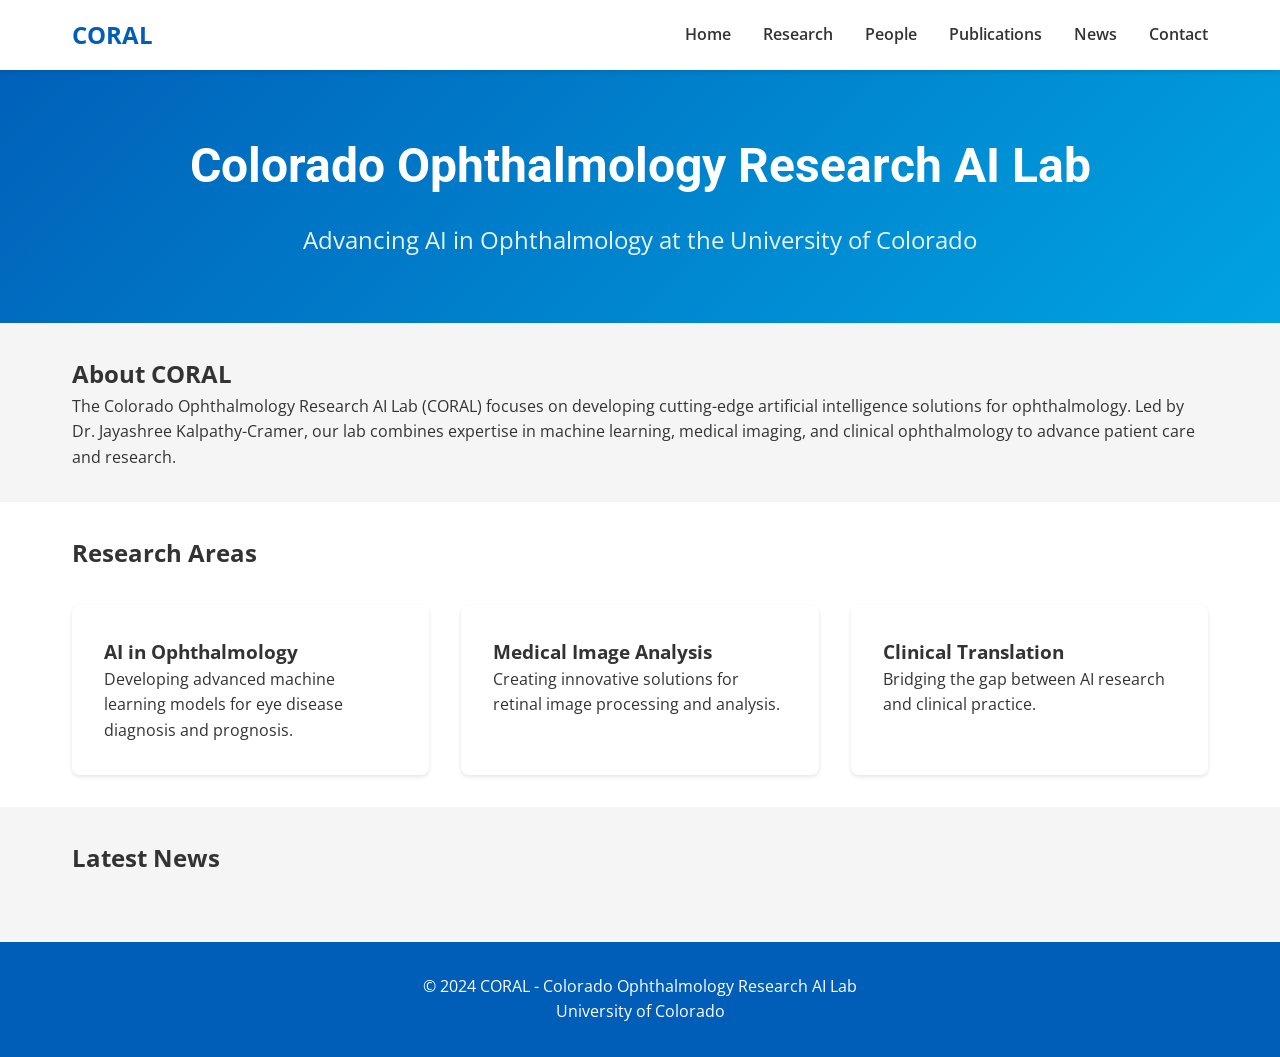
==== index.html @ 29c39b86 "Initial website setup" ====
<!DOCTYPE html>
<html lang="en">
<head>
    <meta charset="UTF-8">
    <meta name="viewport" content="width=device-width, initial-scale=1.0">
    <title>CORAL - Colorado Ophthalmology Research AI Lab</title>
    <link rel="stylesheet" href="css/style.css">
    <link href="https://fonts.googleapis.com/css2?family=Open+Sans:wght@400;600&family=Roboto:wght@300;500;700&display=swap" rel="stylesheet">
</head>
<body>
    <header>
        <nav>
            <div class="logo">CORAL</div>
            <ul>
                <li><a href="#home">Home</a></li>
                <li><a href="#research">Research</a></li>
                <li><a href="#people">People</a></li>
                <li><a href="#publications">Publications</a></li>
                <li><a href="#news">News</a></li>
                <li><a href="#contact">Contact</a></li>
            </ul>
        </nav>
    </header>

    <main>
        <section id="home" class="hero">
            <div class="container">
                <h1>Colorado Ophthalmology Research AI Lab</h1>
                <p class="subtitle">Advancing AI in Ophthalmology at the University of Colorado</p>
            </div>
        </section>

        <section id="about" class="about">
            <div class="container">
                <h2>About CORAL</h2>
                <p>The Colorado Ophthalmology Research AI Lab (CORAL) focuses on developing cutting-edge artificial intelligence solutions for ophthalmology. Led by Dr. Jayashree Kalpathy-Cramer, our lab combines expertise in machine learning, medical imaging, and clinical ophthalmology to advance patient care and research.</p>
            </div>
        </section>

        <section id="research" class="research">
            <div class="container">
                <h2>Research Areas</h2>
                <div class="research-grid">
                    <div class="research-item">
                        <h3>AI in Ophthalmology</h3>
                        <p>Developing advanced machine learning models for eye disease diagnosis and prognosis.</p>
                    </div>
                    <div class="research-item">
                        <h3>Medical Image Analysis</h3>
                        <p>Creating innovative solutions for retinal image processing and analysis.</p>
                    </div>
                    <div class="research-item">
                        <h3>Clinical Translation</h3>
                        <p>Bridging the gap between AI research and clinical practice.</p>
                    </div>
                </div>
            </div>
        </section>

        <section id="news" class="news">
            <div class="container">
                <h2>Latest News</h2>
                <div class="news-items">
                    <!-- News items will be added here -->
                </div>
            </div>
        </section>
    </main>

    <footer>
        <div class="container">
            <p>&copy; 2024 CORAL - Colorado Ophthalmology Research AI Lab</p>
            <p>University of Colorado</p>
        </div>
    </footer>
</body>
</html>
---- css/style.css ----
:root {
    --primary-color: #005eb8;
    --secondary-color: #00a3e0;
    --text-color: #333;
    --light-gray: #f5f5f5;
    --spacing: 2rem;
}

* {
    margin: 0;
    padding: 0;
    box-sizing: border-box;
}

body {
    font-family: 'Open Sans', sans-serif;
    line-height: 1.6;
    color: var(--text-color);
}

.container {
    max-width: 1200px;
    margin: 0 auto;
    padding: 0 var(--spacing);
}

/* Header and Navigation */
header {
    background-color: white;
    box-shadow: 0 2px 4px rgba(0,0,0,0.1);
    position: fixed;
    width: 100%;
    top: 0;
    z-index: 1000;
}

nav {
    display: flex;
    justify-content: space-between;
    align-items: center;
    padding: 1rem var(--spacing);
    max-width: 1200px;
    margin: 0 auto;
}

.logo {
    font-size: 1.5rem;
    font-weight: 700;
    color: var(--primary-color);
}

nav ul {
    display: flex;
    list-style: none;
    gap: 2rem;
}

nav a {
    text-decoration: none;
    color: var(--text-color);
    font-weight: 600;
    transition: color 0.3s ease;
}

nav a:hover {
    color: var(--primary-color);
}

/* Hero Section */
.hero {
    padding: 8rem 0 4rem;
    background: linear-gradient(135deg, var(--primary-color), var(--secondary-color));
    color: white;
    text-align: center;
}

.hero h1 {
    font-size: 3rem;
    margin-bottom: 1rem;
    font-family: 'Roboto', sans-serif;
}

.hero .subtitle {
    font-size: 1.5rem;
    opacity: 0.9;
}

/* About Section */
.about {
    padding: var(--spacing) 0;
    background-color: var(--light-gray);
}

/* Research Section */
.research {
    padding: var(--spacing) 0;
}

.research-grid {
    display: grid;
    grid-template-columns: repeat(auto-fit, minmax(300px, 1fr));
    gap: var(--spacing);
    margin-top: var(--spacing);
}

.research-item {
    background: white;
    padding: var(--spacing);
    border-radius: 8px;
    box-shadow: 0 2px 4px rgba(0,0,0,0.1);
    transition: transform 0.3s ease;
}

.research-item:hover {
    transform: translateY(-5px);
}

/* News Section */
.news {
    padding: var(--spacing) 0;
    background-color: var(--light-gray);
}

.news-items {
    margin-top: var(--spacing);
}

/* Footer */
footer {
    background-color: var(--primary-color);
    color: white;
    padding: var(--spacing) 0;
    text-align: center;
}

/* Responsive Design */
@media (max-width: 768px) {
    nav {
        flex-direction: column;
        gap: 1rem;
    }

    nav ul {
        flex-direction: column;
        align-items: center;
        gap: 1rem;
    }

    .hero h1 {
        font-size: 2rem;
    }

    .hero .subtitle {
        font-size: 1.2rem;
    }
}
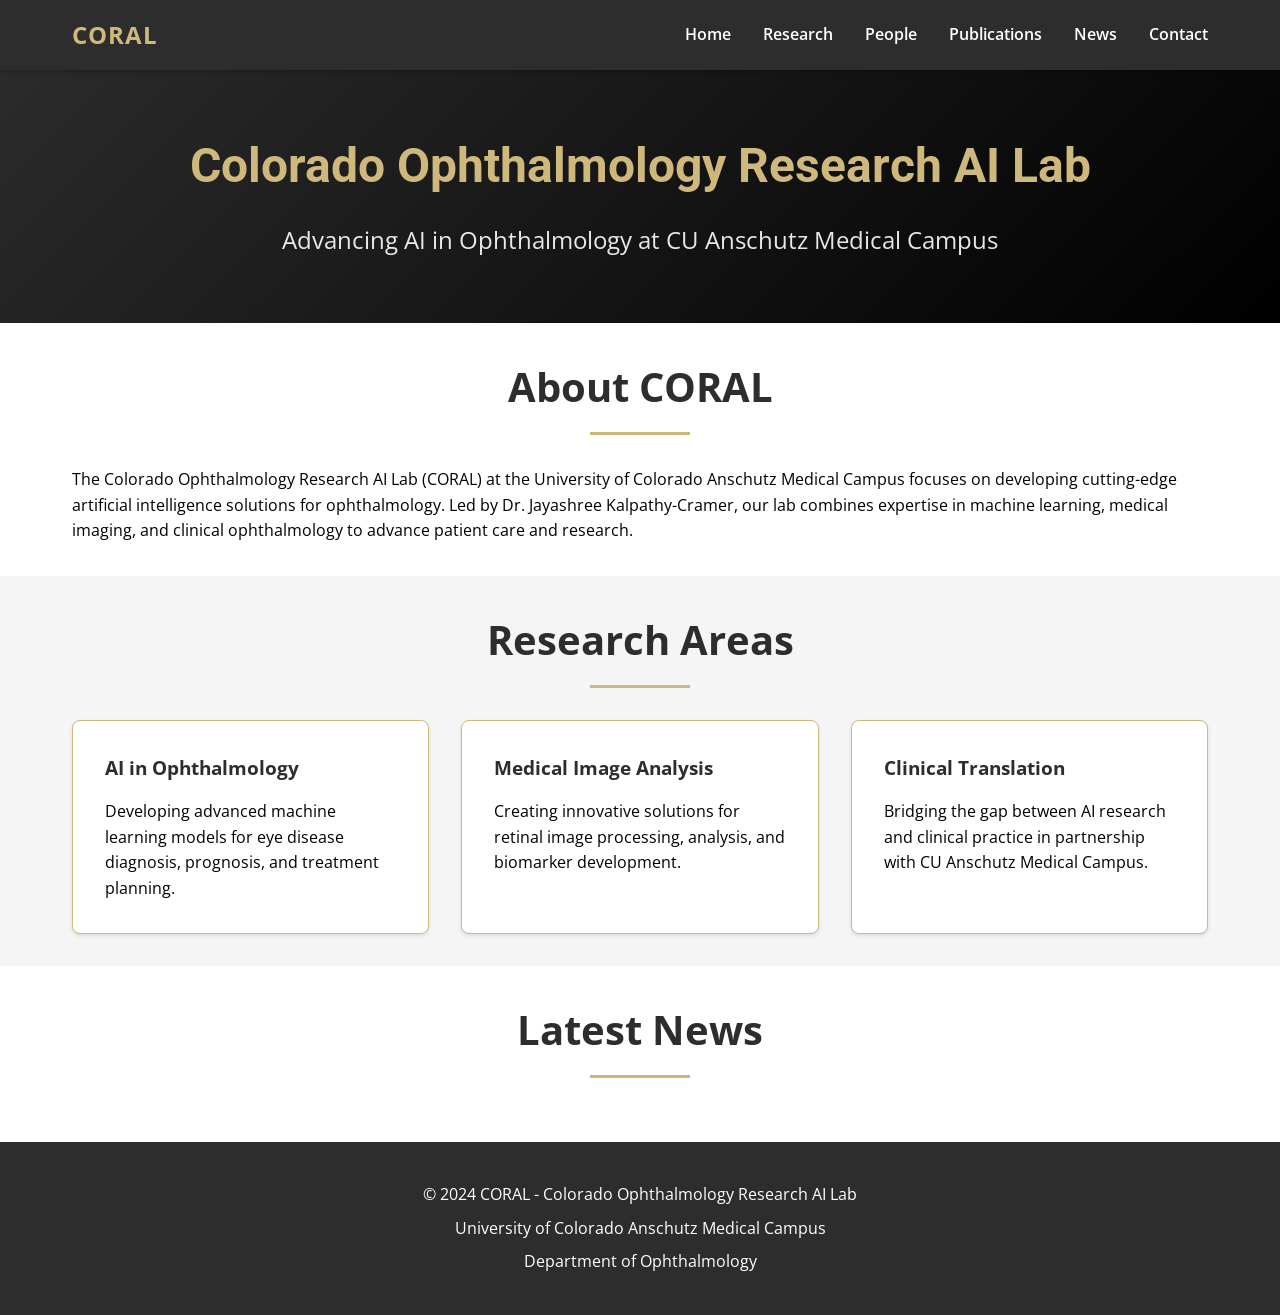
==== commit 31a12d52: "Updated design with CU Anschutz colors and branding" ====
--- a/index.html
+++ b/index.html
@@ -3,7 +3,7 @@
 <head>
     <meta charset="UTF-8">
     <meta name="viewport" content="width=device-width, initial-scale=1.0">
-    <title>CORAL - Colorado Ophthalmology Research AI Lab</title>
+    <title>CORAL - Colorado Ophthalmology Research AI Lab | CU Anschutz</title>
     <link rel="stylesheet" href="css/style.css">
     <link href="https://fonts.googleapis.com/css2?family=Open+Sans:wght@400;600&family=Roboto:wght@300;500;700&display=swap" rel="stylesheet">
 </head>
@@ -26,14 +26,14 @@
         <section id="home" class="hero">
             <div class="container">
                 <h1>Colorado Ophthalmology Research AI Lab</h1>
-                <p class="subtitle">Advancing AI in Ophthalmology at the University of Colorado</p>
+                <p class="subtitle">Advancing AI in Ophthalmology at CU Anschutz Medical Campus</p>
             </div>
         </section>
 
         <section id="about" class="about">
             <div class="container">
                 <h2>About CORAL</h2>
-                <p>The Colorado Ophthalmology Research AI Lab (CORAL) focuses on developing cutting-edge artificial intelligence solutions for ophthalmology. Led by Dr. Jayashree Kalpathy-Cramer, our lab combines expertise in machine learning, medical imaging, and clinical ophthalmology to advance patient care and research.</p>
+                <p>The Colorado Ophthalmology Research AI Lab (CORAL) at the University of Colorado Anschutz Medical Campus focuses on developing cutting-edge artificial intelligence solutions for ophthalmology. Led by Dr. Jayashree Kalpathy-Cramer, our lab combines expertise in machine learning, medical imaging, and clinical ophthalmology to advance patient care and research.</p>
             </div>
         </section>
 
@@ -43,15 +43,15 @@
                 <div class="research-grid">
                     <div class="research-item">
                         <h3>AI in Ophthalmology</h3>
-                        <p>Developing advanced machine learning models for eye disease diagnosis and prognosis.</p>
+                        <p>Developing advanced machine learning models for eye disease diagnosis, prognosis, and treatment planning.</p>
                     </div>
                     <div class="research-item">
                         <h3>Medical Image Analysis</h3>
-                        <p>Creating innovative solutions for retinal image processing and analysis.</p>
+                        <p>Creating innovative solutions for retinal image processing, analysis, and biomarker development.</p>
                     </div>
                     <div class="research-item">
                         <h3>Clinical Translation</h3>
-                        <p>Bridging the gap between AI research and clinical practice.</p>
+                        <p>Bridging the gap between AI research and clinical practice in partnership with CU Anschutz Medical Campus.</p>
                     </div>
                 </div>
             </div>
@@ -70,7 +70,8 @@
     <footer>
         <div class="container">
             <p>&copy; 2024 CORAL - Colorado Ophthalmology Research AI Lab</p>
-            <p>University of Colorado</p>
+            <p>University of Colorado Anschutz Medical Campus</p>
+            <p>Department of Ophthalmology</p>
         </div>
     </footer>
 </body>
--- a/css/style.css
+++ b/css/style.css
@@ -1,8 +1,9 @@
 :root {
-    --primary-color: #005eb8;
-    --secondary-color: #00a3e0;
-    --text-color: #333;
+    --primary-color: #CFB87C; /* CU Gold */
+    --secondary-color: #2D2D2D; /* Dark Gray */
+    --text-color: #000000; /* Black */
     --light-gray: #f5f5f5;
+    --white: #FFFFFF;
     --spacing: 2rem;
 }
 
@@ -16,6 +17,7 @@
     font-family: 'Open Sans', sans-serif;
     line-height: 1.6;
     color: var(--text-color);
+    background-color: var(--white);
 }
 
 .container {
@@ -26,8 +28,8 @@
 
 /* Header and Navigation */
 header {
-    background-color: white;
-    box-shadow: 0 2px 4px rgba(0,0,0,0.1);
+    background-color: var(--secondary-color);
+    box-shadow: 0 2px 4px rgba(0,0,0,0.2);
     position: fixed;
     width: 100%;
     top: 0;
@@ -47,6 +49,8 @@
     font-size: 1.5rem;
     font-weight: 700;
     color: var(--primary-color);
+    text-transform: uppercase;
+    letter-spacing: 1px;
 }
 
 nav ul {
@@ -57,7 +61,7 @@
 
 nav a {
     text-decoration: none;
-    color: var(--text-color);
+    color: var(--white);
     font-weight: 600;
     transition: color 0.3s ease;
 }
@@ -69,8 +73,8 @@
 /* Hero Section */
 .hero {
     padding: 8rem 0 4rem;
-    background: linear-gradient(135deg, var(--primary-color), var(--secondary-color));
-    color: white;
+    background: linear-gradient(135deg, var(--secondary-color), #000000);
+    color: var(--white);
     text-align: center;
 }
 
@@ -78,22 +82,25 @@
     font-size: 3rem;
     margin-bottom: 1rem;
     font-family: 'Roboto', sans-serif;
+    color: var(--primary-color);
 }
 
 .hero .subtitle {
     font-size: 1.5rem;
     opacity: 0.9;
+    color: var(--white);
 }
 
 /* About Section */
 .about {
     padding: var(--spacing) 0;
-    background-color: var(--light-gray);
+    background-color: var(--white);
 }
 
 /* Research Section */
 .research {
     padding: var(--spacing) 0;
+    background-color: var(--light-gray);
 }
 
 .research-grid {
@@ -104,33 +111,65 @@
 }
 
 .research-item {
-    background: white;
+    background: var(--white);
     padding: var(--spacing);
     border-radius: 8px;
     box-shadow: 0 2px 4px rgba(0,0,0,0.1);
     transition: transform 0.3s ease;
+    border: 1px solid var(--primary-color);
 }
 
 .research-item:hover {
     transform: translateY(-5px);
+    box-shadow: 0 4px 8px rgba(0,0,0,0.2);
+}
+
+.research-item h3 {
+    color: var(--secondary-color);
+    margin-bottom: 1rem;
 }
 
 /* News Section */
 .news {
     padding: var(--spacing) 0;
-    background-color: var(--light-gray);
+    background-color: var(--white);
 }
 
 .news-items {
     margin-top: var(--spacing);
 }
 
+/* Section Headers */
+section h2 {
+    color: var(--secondary-color);
+    font-size: 2.5rem;
+    margin-bottom: 2rem;
+    text-align: center;
+    position: relative;
+    padding-bottom: 1rem;
+}
+
+section h2::after {
+    content: '';
+    position: absolute;
+    bottom: 0;
+    left: 50%;
+    transform: translateX(-50%);
+    width: 100px;
+    height: 3px;
+    background-color: var(--primary-color);
+}
+
 /* Footer */
 footer {
-    background-color: var(--primary-color);
-    color: white;
+    background-color: var(--secondary-color);
+    color: var(--white);
     padding: var(--spacing) 0;
     text-align: center;
+}
+
+footer p {
+    margin: 0.5rem 0;
 }
 
 /* Responsive Design */
@@ -153,4 +192,8 @@
     .hero .subtitle {
         font-size: 1.2rem;
     }
+
+    section h2 {
+        font-size: 2rem;
+    }
 } 
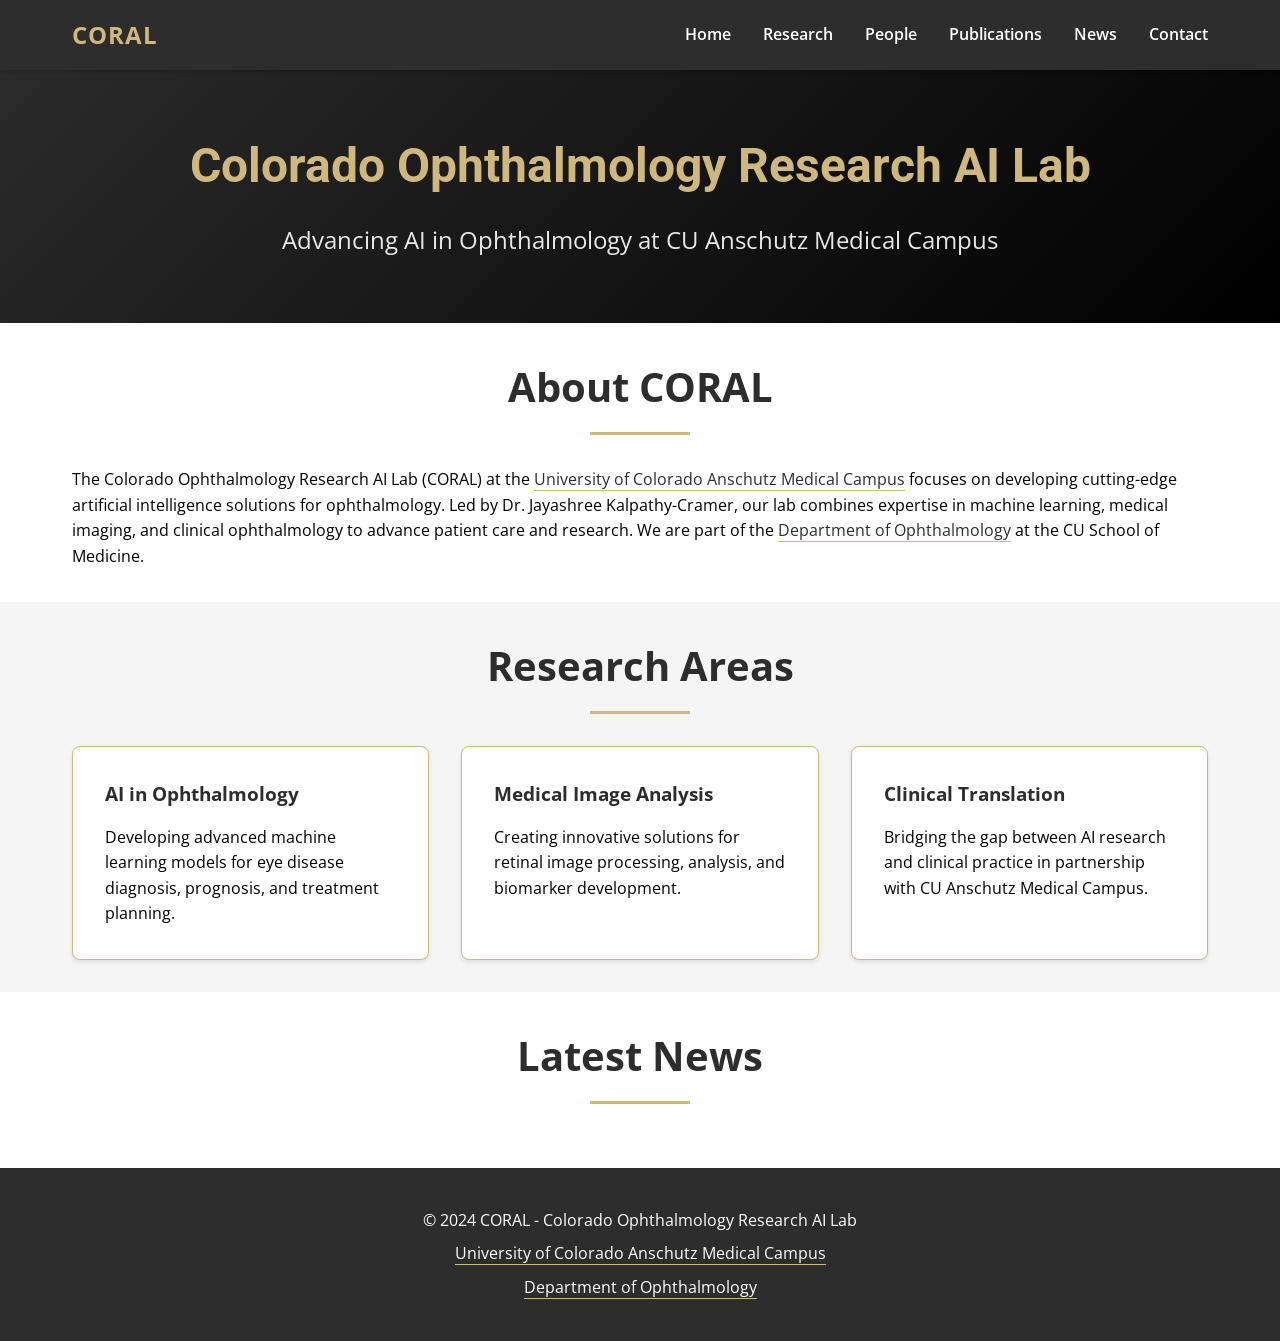
==== commit 8a673b31: "Added links to CU Anschutz and Department of Ophthalmology" ====
--- a/index.html
+++ b/index.html
@@ -33,7 +33,7 @@
         <section id="about" class="about">
             <div class="container">
                 <h2>About CORAL</h2>
-                <p>The Colorado Ophthalmology Research AI Lab (CORAL) at the University of Colorado Anschutz Medical Campus focuses on developing cutting-edge artificial intelligence solutions for ophthalmology. Led by Dr. Jayashree Kalpathy-Cramer, our lab combines expertise in machine learning, medical imaging, and clinical ophthalmology to advance patient care and research.</p>
+                <p>The Colorado Ophthalmology Research AI Lab (CORAL) at the <a href="https://www.cuanschutz.edu/" target="_blank">University of Colorado Anschutz Medical Campus</a> focuses on developing cutting-edge artificial intelligence solutions for ophthalmology. Led by Dr. Jayashree Kalpathy-Cramer, our lab combines expertise in machine learning, medical imaging, and clinical ophthalmology to advance patient care and research. We are part of the <a href="https://medschool.cuanschutz.edu/ophthalmology" target="_blank">Department of Ophthalmology</a> at the CU School of Medicine.</p>
             </div>
         </section>
 
@@ -70,8 +70,8 @@
     <footer>
         <div class="container">
             <p>&copy; 2024 CORAL - Colorado Ophthalmology Research AI Lab</p>
-            <p>University of Colorado Anschutz Medical Campus</p>
-            <p>Department of Ophthalmology</p>
+            <p><a href="https://www.cuanschutz.edu/" target="_blank">University of Colorado Anschutz Medical Campus</a></p>
+            <p><a href="https://medschool.cuanschutz.edu/ophthalmology" target="_blank">Department of Ophthalmology</a></p>
         </div>
     </footer>
 </body>
--- a/css/style.css
+++ b/css/style.css
@@ -172,6 +172,31 @@
     margin: 0.5rem 0;
 }
 
+/* Link Styles */
+.about a {
+    color: var(--secondary-color);
+    text-decoration: none;
+    border-bottom: 1px solid var(--primary-color);
+    transition: color 0.3s ease, border-color 0.3s ease;
+}
+
+.about a:hover {
+    color: var(--primary-color);
+    border-bottom-color: currentColor;
+}
+
+footer a {
+    color: var(--white);
+    text-decoration: none;
+    border-bottom: 1px solid var(--primary-color);
+    transition: color 0.3s ease, border-color 0.3s ease;
+}
+
+footer a:hover {
+    color: var(--primary-color);
+    border-bottom-color: currentColor;
+}
+
 /* Responsive Design */
 @media (max-width: 768px) {
     nav {
